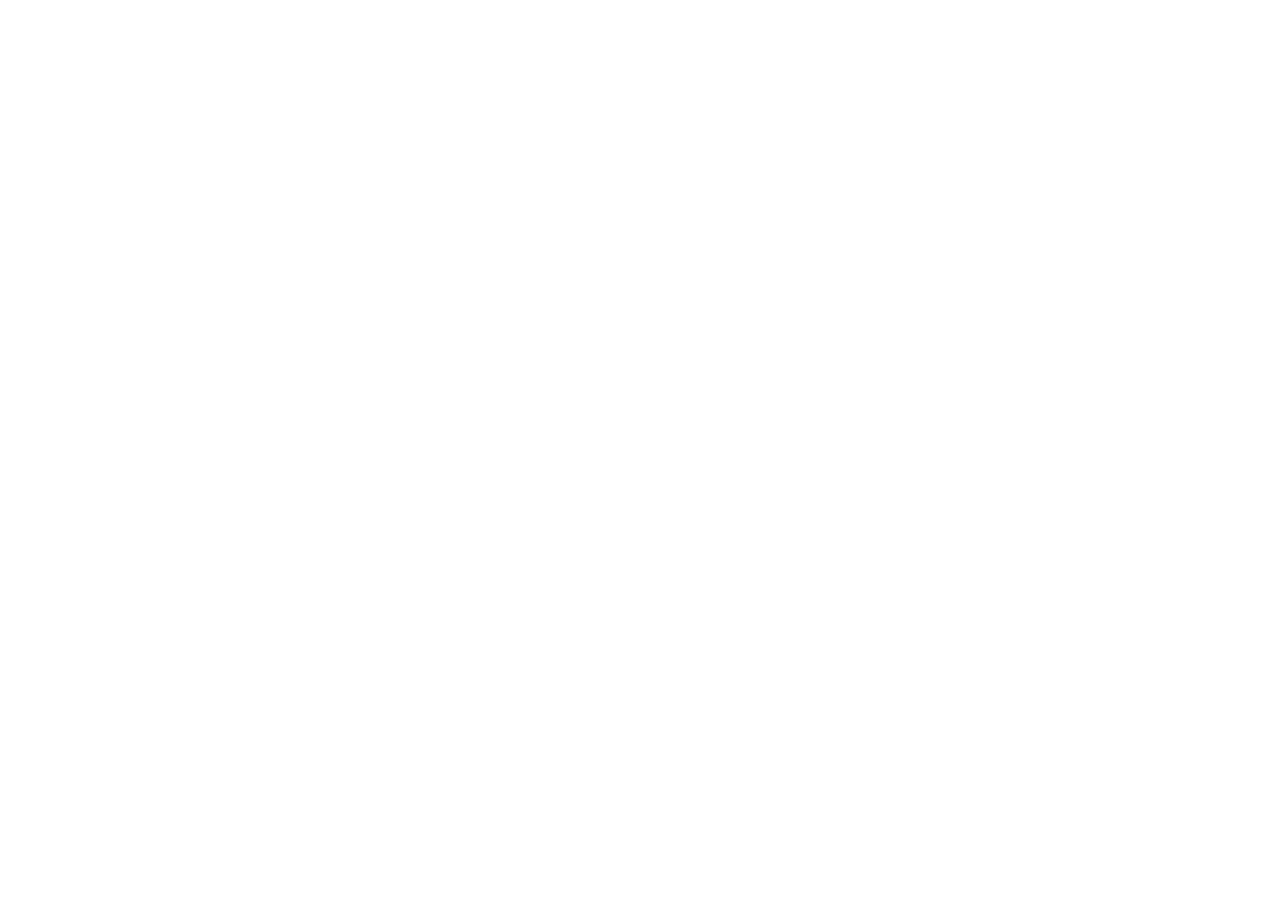
==== create.html @ a9a2e1f5 "add full abiut us page" ====
<!DOCTYPE html>
<html lang="en">
<head>
    <meta charset="UTF-8">
    <meta http-equiv="X-UA-Compatible" content="IE=edge">
    <meta name="viewport" content="width=device-width, initial-scale=1.0">
    <title>Create a plan</title>
</head>
<body>
    
</body>
</html>
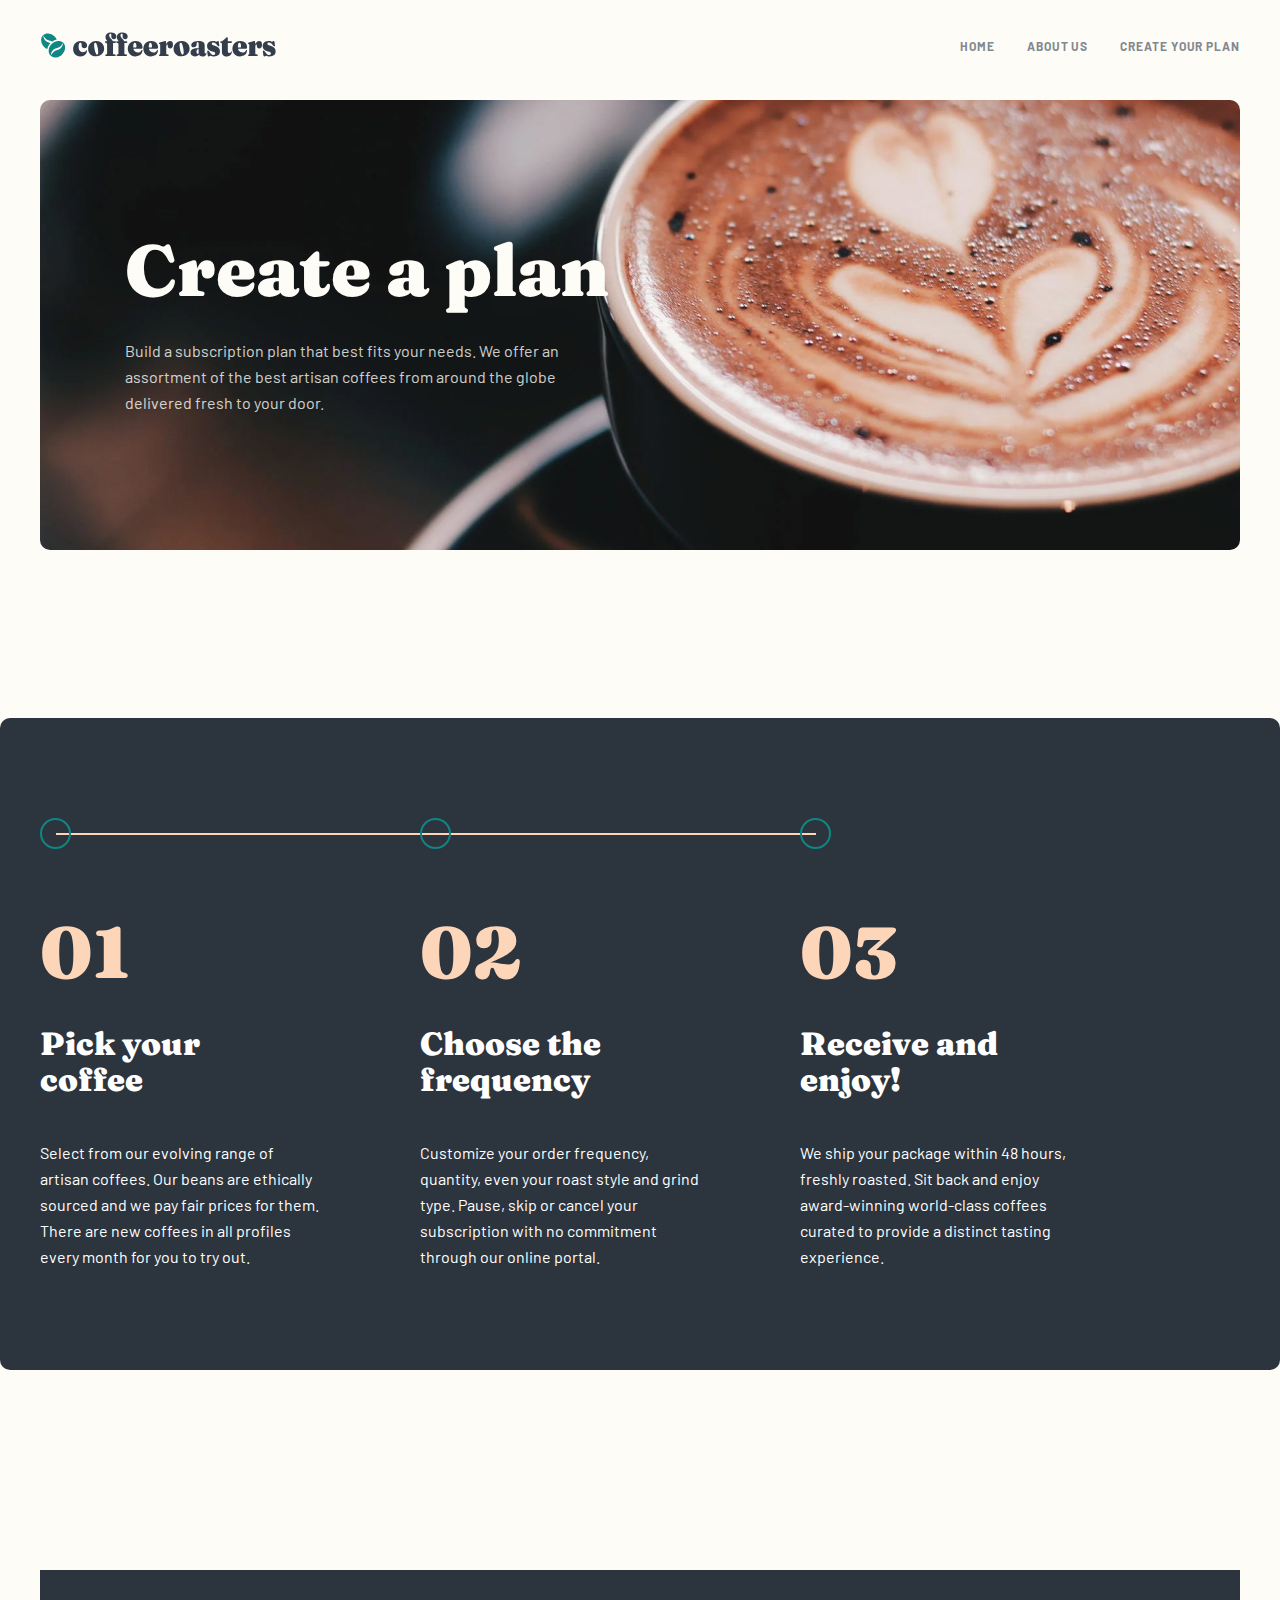
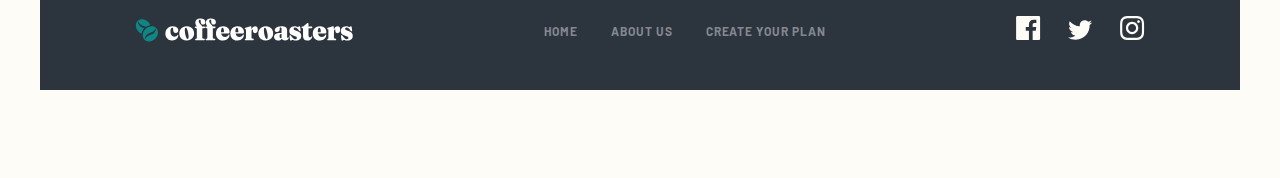
==== commit 224d3f0f: "add create plan page" ====
--- a/create.html
+++ b/create.html
@@ -4,9 +4,122 @@
     <meta charset="UTF-8">
     <meta http-equiv="X-UA-Compatible" content="IE=edge">
     <meta name="viewport" content="width=device-width, initial-scale=1.0">
+    <link rel="stylesheet" href="./css/create.css">
     <title>Create a plan</title>
 </head>
 <body>
-    
+    <!-- site hedaer start  -->
+    <header class="site-header">
+        <div class="container">
+            <div class="site-header__wrapper">
+                <a class="logo" href="/index.html">
+                    <img class="logo-img" src="./images/mobile_logo.svg" width="163" height="18" alt="cofferoster">
+                </a>
+                <button class="site-header__burger-menu js-open-btn" type="button"></button>
+                <nav class="sitenav">
+                    <ul class="sitenav-list">
+                        <li class="sitenav-item">
+                            <a class="sitenav-link" href="./index.html">Home</a>
+                        </li>
+                        <li class="sitenav-item">
+                            <a class="sitenav-link" href="./about.html">About Us</a>
+                        </li>
+                        <li class="sitenav-item">
+                            <a class="sitenav-link" href="./create.html">Create your plan</a>
+                        </li>
+                    </ul>
+                </nav>
+            </div>
+        </div>
+    </header>
+    <!-- site hedaer finish  -->
+    <!-- site main start -->
+    <main class="site-main">
+        <!-- plane section start -->
+        <section class="plane">
+            <div class="container">
+                <div class="plane-wrapper">
+                    <div class="plane-box">
+                        <h2 class="plane-title">Create a plan</h2>
+                        <p class="plane-text">Build a subscription plan that best fits your needs. We offer an assortment of the best artisan coffees from around the globe delivered fresh to your door.</p>
+                    </div>
+                </div>
+            </div>
+        </section>
+        <!-- plane section finish -->
+        <!-- works section start -->
+        <section class="works">
+            <div class="container">
+                <div class="works-box">
+                    <div class="works-symbol-box">
+                        <span class="works-symbol"></span>
+                        <span class="works-symbol"></span>
+                        <span class="works-symbol"></span>
+                        <span class="works-line-symbol"></span>
+                    </div>
+                    <ul class="works-list">
+                        <li class="works-item">
+                            <h2 class="works-item-number-title">01</h2>
+                            <h3 class="works-item-title">Pick your coffee</h3>
+                            <p class="works-item-text">Select from our evolving range of artisan coffees. Our beans are ethically sourced and we pay fair prices for them. There are new coffees in all profiles every month for you to try out.</p>
+                        </li>
+                        <li class="works-item">
+                            <h2 class="works-item-number-title">02</h2>
+                            <h3 class="works-item-title">Choose the frequency</h3>
+                            <p class="works-item-text">Customize your order frequency, quantity, even your roast style and grind type. Pause, skip or cancel your subscription with no commitment through our online portal.</p>
+                        </li>
+                        <li class="works-item">
+                            <h2 class="works-item-number-title">03</h2>
+                            <h3 class="works-item-title">Receive and enjoy!</h3>
+                            <p class="works-item-text">We ship your package within 48 hours, freshly roasted. Sit back and enjoy award-winning world-class coffees curated to provide a distinct tasting experience.</p>
+                        </li>
+                    </ul>
+                </div>
+            </div>
+        </section>
+        <!-- works section finish -->
+
+    </main>
+    <!-- site main finish -->
+    <!-- site footer start -->
+    <footer class="site-footer">
+        <div class="container">
+            <div class="footer-box">
+                <a class="site-footer-logo-link" href="./index.html">
+                    <img class="footer-logo-img" src="./images/footer_logo.svg" alt="cofferosters logo">
+                </a>
+                <ul class="footer-list">
+                    <li class="footer-item">
+                        <a class="footer-link" href="./index.html">HOME</a>
+                    </li>
+                    <li class="footer-item">
+                        <a class="footer-link" href="./about.html">ABOUT US</a>
+                    </li>
+                    <li class="footer-item">
+                        <a class="footer-link" href="./create.html">Create your plan</a>
+                    </li>
+                </ul>
+                <div class="footer-social-box">
+                    <a class="footer-social-link" href="www.facebook.com" target="blank">
+                        <svg width="25" height="24" viewBox="0 0 25 24" fill="currentcolor" xmlns="http://www.w3.org/2000/svg">
+                            <path d="M22.7752 0H1.42522C0.69322 0 0.10022 0.593 0.10022 1.325V22.676C0.10022 23.407 0.69322 24 1.42522 24H12.9202V14.706H9.79222V11.084H12.9202V8.413C12.9202 5.313 14.8132 3.625 17.5792 3.625C18.9042 3.625 20.0422 3.724 20.3742 3.768V7.008L18.4562 7.009C16.9522 7.009 16.6612 7.724 16.6612 8.772V11.085H20.2482L19.7812 14.707H16.6612V24H22.7772C23.5072 24 24.1002 23.407 24.1002 22.675V1.325C24.1002 0.593 23.5072 0 22.7752 0Z" fill="currentcolor"/>
+                        </svg>
+                    </a>
+                    <a class="footer-social-link" href="www.twitter.com" target="blank">
+                        <svg width="25" height="20" viewBox="0 0 25 20" fill="currentcolor" xmlns="http://www.w3.org/2000/svg">
+                            <path d="M24.1002 2.55705C23.2172 2.94905 22.2682 3.21305 21.2722 3.33205C22.2892 2.72305 23.0702 1.75805 23.4372 0.608047C22.4862 1.17205 21.4322 1.58205 20.3102 1.80305C19.4132 0.846047 18.1322 0.248047 16.7162 0.248047C13.5372 0.248047 11.2012 3.21405 11.9192 6.29305C7.82822 6.08805 4.20022 4.12805 1.77122 1.14905C0.48122 3.36205 1.10222 6.25705 3.29422 7.72305C2.48822 7.69705 1.72822 7.47605 1.06522 7.10705C1.01122 9.38805 2.64622 11.522 5.01422 11.997C4.32122 12.185 3.56222 12.229 2.79022 12.081C3.41622 14.037 5.23422 15.46 7.39022 15.5C5.32022 17.123 2.71222 17.848 0.10022 17.54C2.27922 18.937 4.86822 19.752 7.64822 19.752C16.7902 19.752 21.9552 12.031 21.6432 5.10605C22.6052 4.41105 23.4402 3.54405 24.1002 2.55705Z" fill="currentcolor"/>
+                        </svg>
+                    </a>
+                    <a class="footer-social-link" href="www.instagram.com" target="blank">
+                        <svg width="25" height="24" viewBox="0 0 25 24" fill="currentcolor" xmlns="http://www.w3.org/2000/svg">
+                            <path fill-rule="evenodd" clip-rule="evenodd" d="M12.1002 0C8.84122 0 8.43322 0.014 7.15322 0.072C2.79522 0.272 0.37322 2.69 0.17322 7.052C0.11422 8.333 0.10022 8.741 0.10022 12C0.10022 15.259 0.11422 15.668 0.17222 16.948C0.37222 21.306 2.79022 23.728 7.15222 23.928C8.43322 23.986 8.84122 24 12.1002 24C15.3592 24 15.7682 23.986 17.0482 23.928C21.4022 23.728 23.8302 21.31 24.0272 16.948C24.0862 15.668 24.1002 15.259 24.1002 12C24.1002 8.741 24.0862 8.333 24.0282 7.053C23.8322 2.699 21.4112 0.273 17.0492 0.073C15.7682 0.014 15.3592 0 12.1002 0ZM12.1002 2.163C15.3042 2.163 15.6842 2.175 16.9502 2.233C20.2022 2.381 21.7212 3.924 21.8692 7.152C21.9272 8.417 21.9382 8.797 21.9382 12.001C21.9382 15.206 21.9262 15.585 21.8692 16.85C21.7202 20.075 20.2052 21.621 16.9502 21.769C15.6842 21.827 15.3062 21.839 12.1002 21.839C8.89622 21.839 8.51622 21.827 7.25122 21.769C3.99122 21.62 2.48022 20.07 2.33222 16.849C2.27422 15.584 2.26222 15.205 2.26222 12C2.26222 8.796 2.27522 8.417 2.33222 7.151C2.48122 3.924 3.99622 2.38 7.25122 2.232C8.51722 2.175 8.89622 2.163 12.1002 2.163ZM5.93822 12C5.93822 8.597 8.69722 5.838 12.1002 5.838C15.5032 5.838 18.2622 8.597 18.2622 12C18.2622 15.404 15.5032 18.163 12.1002 18.163C8.69722 18.163 5.93822 15.403 5.93822 12ZM12.1002 16C9.89122 16 8.10022 14.21 8.10022 12C8.10022 9.791 9.89122 8 12.1002 8C14.3092 8 16.1002 9.791 16.1002 12C16.1002 14.21 14.3092 16 12.1002 16ZM17.0652 5.595C17.0652 4.8 17.7102 4.155 18.5062 4.155C19.3012 4.155 19.9452 4.8 19.9452 5.595C19.9452 6.39 19.3012 7.035 18.5062 7.035C17.7102 7.035 17.0652 6.39 17.0652 5.595Z" fill="currentcolor"/>
+                        </svg>
+                    </a>
+                </div>
+            </div>
+        </div>
+    </footer>
+    <!-- site footer finish -->
+    <script src="./js/index.js"></script>
 </body>
 </html>--- a/css/create.css
+++ b/css/create.css
@@ -0,0 +1,514 @@
+@font-face {
+    font-family: "Barlow";
+    src: url("../fonts/Barlow-Regular.woff2") format("woff2"),
+    url("../fonts/Barlow-Regular.woff") format("woff");
+    font-weight: normal;
+    font-style: normal;
+}
+
+@font-face {
+    font-family: "Barlow";
+    src: url("../fonts/Barlow-Bold.woff2") format("woff2"),
+    url("../fonts/Barlow-Bold.woff") format("woff");
+    font-weight: bold;
+    font-style: normal;
+}
+@font-face {
+    font-family: "Fraunces 9pt";
+    src: url("../fonts/Fraunces9pt-Black.woff2") format("woff2"),
+    url("../fonts/Fraunces9pt-Black.woff") format("woff");
+    font-weight: 900;
+    font-style: normal;
+}
+
+
+/* VARIABLES */
+
+:root {
+    --main-text-color-wihite : #fefcf7;
+    --main-nav-color-grey: #83888f;
+    --main-text-color-black : #333d4b;
+    --main-bg-color : #fefcf7;
+    --main-btn-color-grin: #0e8784;
+    --main-section-color: #2c343e;
+}
+
+/* GENERAL */
+
+html {
+    height: 100%;
+    box-sizing: border-box;
+}
+
+*,
+::before,
+::after {
+    box-sizing: inherit;
+    margin: 0;
+}
+
+img {
+    display: block;
+    height: auto;
+}
+
+body {
+    display: flex;
+    flex-direction: column;
+    height: 100%;
+    margin: 0;
+    padding: 0;
+    font-family: "Barlow", "Arial", sans-serif;
+    font-family: "Fraunces 9pt", "Times New Roman", serif;
+    background-color: var(--main-bg-color);
+}
+
+.visually-hidden {
+    position: absolute;
+    width: 1px;
+    height: 1px;
+    margin: -1px;
+    padding: 0;
+    border: 0;
+    white-space: nowrap;
+    clip-path: inset(100%);
+    clip: rect(0 0 0 0);
+    overflow: hidden;
+}
+
+/* CONTAINER */
+
+.container {
+    width: 100%;
+    max-width: 1320px;
+    margin-right: auto;
+    margin-left: auto;
+    padding-right: 20px;
+    padding-left: 20px;
+}
+
+/* STICKY - FOOTER */
+
+.site-main {
+    flex-grow: 1;
+}
+.site-header {
+    position: relative;
+    z-index: 1;
+    padding: 32px 0 42px 0;
+}
+.site-header__wrapper {
+    display: flex;
+    justify-content: space-between;
+    align-items: center;
+}
+.logo-img {
+    width: 163px;
+    height: 18px;
+}
+.site-header__burger-menu {
+    width: 16px;
+    height: 15px;
+    padding: 0;
+    background-color: transparent;
+    background-image: url("../images/mobile_nav.svg");
+    background-repeat: no-repeat;
+    background-position: center;
+    border: none;
+}
+.sitenav {
+    position: absolute;
+    top: 90px;
+    left: 0;
+    right: 0;
+    z-index: 2;
+    display: none;
+    height: 100vh;
+    background: linear-gradient(360deg, rgba(254, 252, 247, 0.504981) 0%, #fefcf7 55.94%);
+}
+.sitenav-open .sitenav{
+    display: block;
+}
+.sitenav-open .site-header__burger-menu {
+    background-image: url("../images/exit_icon.svg");
+}
+.sitenav-list {
+    display: flex;
+    flex-direction: column;
+    padding-top: 40px;
+    list-style: none;
+    padding-left: 0;
+    margin: 0;
+    text-align: center;
+}
+.sitenav-item:not(:last-child) {
+    margin-bottom: 32px;
+}
+.sitenav-link {
+    font-family: "Fraunces 9pt";
+    font-style: normal;
+    font-weight: 900;
+    font-size: 24px;
+    line-height: 32px;
+    color: var(--main-nav-color-grey);
+    text-decoration: none;
+}
+.sitenav-link:active {
+    color: var(--main-text-color-black);
+}
+.plane-wrapper {
+    padding-top: 101px;
+    background-image: url("../images/create_bg_mobile.jpg");
+    background-repeat: no-repeat;
+    background-position: center;
+    background-size: cover;
+    border-radius: 10px;
+}
+.plane-box {
+    display: flex;
+    flex-direction: column;
+    align-items: center;
+}
+.plane-title {
+    font-family: 'Fraunces 9pt';
+    font-style: normal;
+    font-weight: 900;
+    font-size: 40px;
+    line-height: 40px;
+    text-align: center;
+    color: var(--main-bg-color);
+    margin-bottom: 22px;
+}
+.plane-text {
+    max-width: 279px;
+    font-family: 'Barlow';
+    font-style: normal;
+    font-weight: 400;
+    font-size: 15px;
+    line-height: 25px;
+    text-align: center;
+    color: var(--main-bg-color);
+    mix-blend-mode: normal;
+    opacity: 0.8;
+    margin-bottom: 136px;
+}
+.works {
+    background-color: var(--main-section-color);
+    border-radius: 10px;
+}
+.works-box {
+    display: flex;
+    flex-direction: column;
+    align-items: center;
+    margin-top: 120px;
+    border-radius: 10px;
+    padding-top: 80px;
+}
+.works-symbol-box {
+    display: none;
+}
+.works-list {
+    list-style: none;
+    padding: 0;
+    display: flex;
+    flex-direction: column;
+    align-items: center;
+    margin-bottom: 79px;
+}
+.works-item {
+    max-width: 317px;
+    display: flex;
+    flex-direction: column;
+    align-items: center;
+}
+.works-item:not(:last-child) {
+    margin-bottom: 56px;
+}
+.works-item-number-title {
+    font-family: "Fraunces 9pt";
+    font-style: normal;
+    font-weight: 900;
+    font-size: 72px;
+    line-height: 72px;
+    text-align: center;
+    color: #FDD6BA;
+    margin-bottom: 24px;
+}
+.works-item-title {
+    font-family: "Fraunces 9pt";
+    font-style: normal;
+    font-weight: 900;
+    font-size: 28px;
+    line-height: 32px;
+    text-align: center;
+    color: #fff;
+    margin-bottom: 24px;
+}
+.works-item-text {
+    max-width: 327px;
+    font-family: "Barlow";
+    font-style: normal;
+    font-weight: 400;
+    font-size: 15px;
+    line-height: 25px;
+    text-align: center;
+    color: #fff;
+}
+
+
+
+
+
+
+/* footer */
+.footer-box {
+    min-height: 346px;
+    background-color: var(--main-section-color);
+    display: flex;
+    flex-direction: column;
+    justify-content: space-around;
+    align-items: center;
+    margin: 0 auto;
+    margin-top: 120px;
+    margin-bottom: 72px;
+}
+.site-footer-logo-link {
+    text-decoration: none;
+}
+.footer-list {
+    display: flex;
+    flex-direction: column;
+    align-items: center;
+    list-style: none;
+    padding: 0;
+}
+.footer-item:not(:last-child) {
+    margin-bottom: 24px;
+}
+.footer-link {
+    font-family: "Barlow";
+    font-style: normal;
+    font-weight: 700;
+    font-size: 12px;
+    line-height: 15px;
+    letter-spacing: 0.923077px;
+    text-transform: uppercase;
+    color: var(--main-nav-color-grey);
+    text-decoration: none;
+}
+.footer-link:active {
+    color: var(--main-bg-color);
+}
+.footer-social-link {
+    color: var(--main-bg-color);
+    text-decoration: none;
+}
+.footer-social-link:active {
+    color: #fdd6ba;
+}
+.footer-social-link:not(:last-child) {
+    margin-right: 24px;
+}
+@media only screen and (min-width: 640px){
+    .logo-img {
+        width: 236px;
+        height: 26px;
+    }
+    .site-header__burger-menu {
+        display: none;
+    }
+    .sitenav {
+        display: block;
+        position: static;
+        height: auto;
+        background: transparent;
+    }
+    .sitenav-list {
+        flex-direction: row;
+        align-items: center;
+        padding-top: 0;
+    }
+    .sitenav-item:not(:last-child) {
+        margin-right: 32px;
+        margin-bottom: 0;
+    }
+    .sitenav-link {
+        font-family: "Barlow";
+        font-style: normal;
+        font-weight: 700;
+        font-size: 12px;
+        line-height: 15px;
+        letter-spacing: 0.923077px;
+        text-transform: uppercase;
+        color: var(--main-nav-color-grey);
+    }
+    .plane-wrapper {
+        padding-top: 121px;
+        background-image: url("../images/create_bg_tablet.jpg");
+    }
+    .plane-box {
+        align-items: flex-start;
+        padding-left: 58px;
+    }
+    .plane-title {
+        font-size: 48px;
+        line-height: 48px;
+        text-align: start;
+        margin-bottom: 24px;
+    }
+    .plane-text {
+        max-width: 398px;
+        text-align: start;
+        margin-bottom: 126px;
+    }
+    .works-box {
+        align-items: flex-start;
+        margin-top: 144px;
+    }
+    .works-symbol-box {
+        display: flex;
+        position: relative;
+        margin-top: 17px;
+        margin-bottom: 48px;
+    }
+    .works-symbol {
+        width: 31px;
+        height: 31px;
+        border-radius: 50%;
+        background-color: transparent;
+        border: 2px solid #0e8784;
+        z-index: 2;
+    }
+    .works-line-symbol {
+        width: 479px;
+        height: 2px;
+        background-color: #FDD6BA;
+        position: absolute;
+        top: 48%;
+        left: 2%;
+        z-index: 1;
+    }
+    .works-symbol:nth-child(2) {
+        margin: 0 202px;
+    }
+    .works-list {
+        flex-direction: row;
+        align-items: flex-start;
+        margin-bottom: 96px;
+    }
+    .works-item {
+        max-width: 223px;
+        align-items: flex-start;
+    }
+    .works-item:not(:last-child) {
+        margin-bottom: 0;
+        margin-right: 10px;
+    }
+    .works-item-number-title {
+        margin-bottom: 42px;
+    }
+    .works-item-title {
+        text-align: start;
+        margin-bottom: 38px;
+    }
+    .works-item-text {
+        max-width: 223px;
+        text-align: start;
+        margin-bottom: 0;
+    }
+    
+    
+    
+    
+    
+    
+    
+    
+    .footer-box {
+        min-height: 270px;
+        margin-top: 144px;
+    }
+    .footer-list {
+        flex-direction: row;
+        align-items: flex-start;
+    }
+    .footer-item:not(:last-child) {
+        margin-bottom: 0;
+        margin-right: 33px;
+    }
+}
+@media only screen and (min-width: 820px){
+    .container {
+        padding: 0 40px;
+    }
+    .plane-wrapper {
+        padding-top: 134px;
+        background-image: url("../images/create_bg_destkop.jpg");
+    }
+    .plane-box {
+        align-items: flex-start;
+        padding-left: 85px;
+    }
+    .plane-title {
+        font-size: 72px;
+        line-height: 72px;
+        margin-bottom: 32px;
+    }
+    .plane-text {
+        max-width: 445px;
+        font-size: 16px;
+        line-height: 26px;
+        margin-bottom: 134px;
+    }
+    .works-box {
+        margin-top: 168px;
+    }
+    .works-symbol-box {
+        display: flex;
+        position: relative;
+        margin-top: 20px;
+        margin-bottom: 67px;
+    }
+    .works-line-symbol {
+        width: 760px;
+        top: 48%;
+    }
+    .works-symbol:nth-child(2) {
+        margin: 0 349px;
+    }
+    .works-list {
+        align-items: flex-start;
+        margin-bottom: 100px;
+    }
+    .works-item {
+        max-width: 285px;
+    }
+    .works-item:not(:last-child) {
+        margin-right: 95px;
+    }
+    .works-item-number-title {
+        margin-bottom: 38px;
+    }
+    .works-item-title {
+        max-width: 255px;
+        font-size: 32px;
+        line-height: 36px;
+        margin-bottom: 42px;
+    }
+    .works-item-text {
+        max-width: 285px;
+        font-size: 16px;
+        line-height: 26px;
+    }
+    
+    
+    
+    
+    
+    .footer-box {
+        min-height: 120px;
+        flex-direction: row;
+        margin-top: 200px;
+        margin-bottom: 88px;
+    }
+}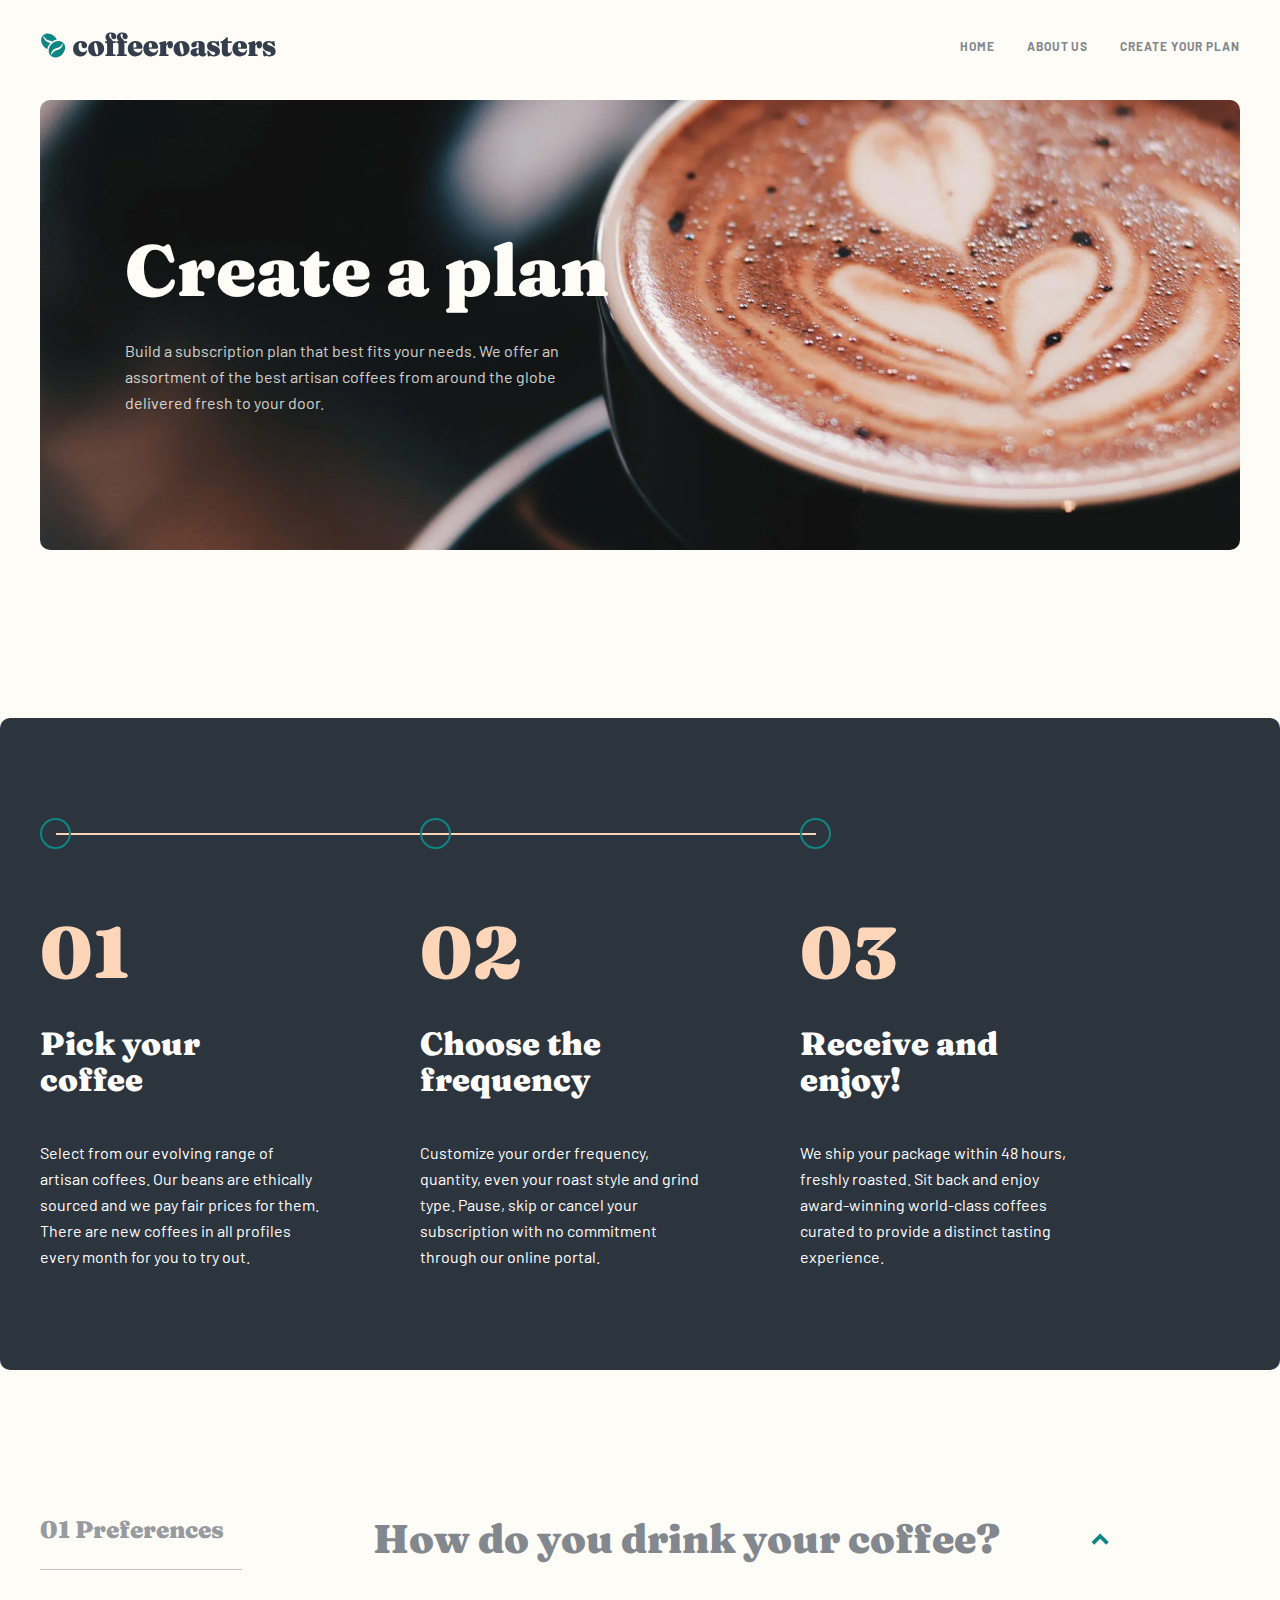
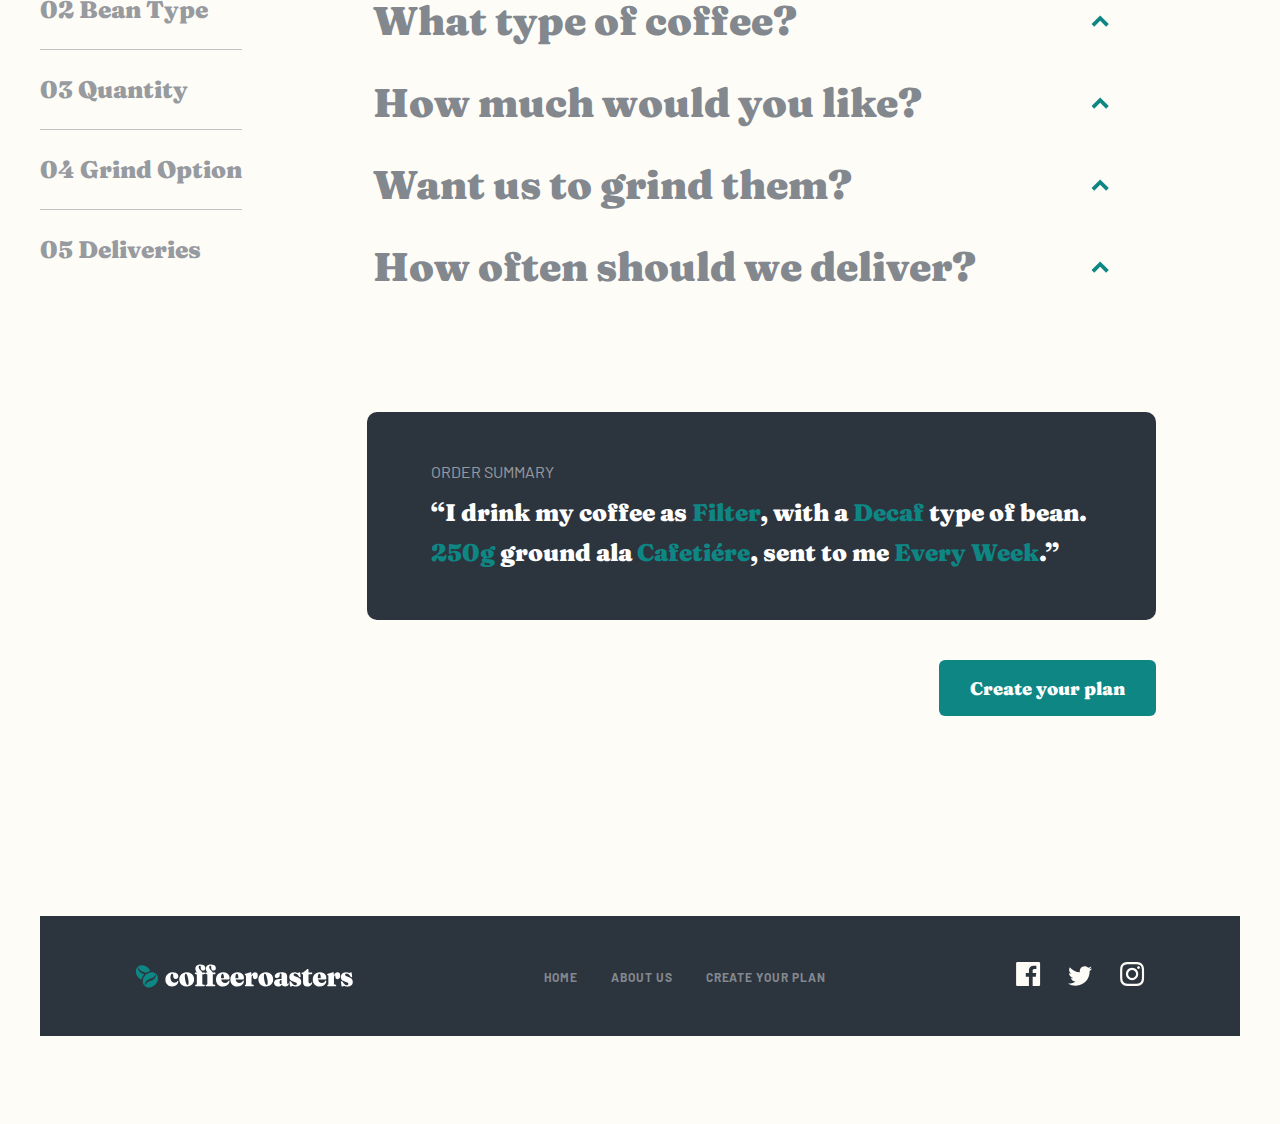
==== commit 3f0c51a5: "site full end (not full js)" ====
--- a/create.html
+++ b/create.html
@@ -78,7 +78,197 @@
             </div>
         </section>
         <!-- works section finish -->
-
+        <!-- intro section start -->
+        <section class="intro">
+            <div class="container">
+                <div class="create-me-plan">
+                    <div class="links">
+                        <ul class="link-list link-list-img">
+                            <li class="link-item">
+                                <a class="links-item_link" href="#"><span class="number">01</span> Preferences</a>
+                            </li>
+                            <li class="link-item">
+                                <a class="links-item_link" href="#"><span class="number">02</span> Bean Type</a>
+                            </li>
+                            <li class="link-item">
+                                <a class="links-item_link" href="#"><span class="number">03</span> Quantity</a>
+                            </li>
+                            <li class="link-item">
+                                <a class="links-item_link" href="#"><span class="number">04</span> Grind Option</a>
+                            </li>
+                            <li class="link-item">
+                                <a class="links-item_link links-item_link5" href="#"><span class="number">05</span> Deliveries</a>
+                            </li>
+                        </ul>
+                    </div>
+                    <div class="dropdown-group">
+                        <form class="form" action="https://echo.htmlacademy.ru/courses" method="post" autocomplete="off">
+                            <ul class="form-list">
+                                <li class="form-item">
+                                    <div class="btn-box btn-box1">
+                                        <button type="button" class="btn-dropdown btn-dropdown1">How do you drink your coffee?</button>
+                                        <img class="arrow-img arrow-img1" src="./images/arrow.svg" width="18" height="12" alt="">
+                                    </div>
+                                    <div class="radio-group radio-group1">
+                                        <label>
+                                            <input class="visually-hidden" name="drink-coffe" type="radio">
+                                            <span class="card-box">
+                                                <span class="box-title">Capsule</span>
+                                                <span class="box-text">Compatible with Nespresso systems and similar brewers</span>
+                                            </span>
+                                        </label>
+                                        <label>
+                                            <input class="visually-hidden" name="drink-coffe" type="radio">
+                                            <span class="card-box">
+                                                <span class="box-title">Filter</span>
+                                                <span class="box-text">For pour over or drip methods like Aeropress, Chemex, and V60</span>
+                                            </span>
+                                        </label>
+                                        <label>
+                                            <input class="visually-hidden" name="drink-coffe" type="radio">
+                                            <span class="card-box">
+                                                <span class="box-title">Espresso</span>
+                                                <span class="box-text">Dense and finely ground beans for an intense, flavorful experience</span>
+                                            </span>
+                                        </label>
+                                    </div>
+                                </li>
+                                <li class="form-item">
+                                    <div class="btn-box btn-box2">
+                                        <button type="button" class="btn-dropdown btn-dropdown2">What type of coffee?</button>
+                                        <img class="arrow-img arrow-img2" src="./images/arrow.svg" width="18" height="12" alt="">
+                                    </div>
+                                    <div class="radio-group radio-group2">
+                                        <label>
+                                            <input class="visually-hidden" name="type-of-coffe" type="radio">
+                                            <span class="card-box">
+                                                <span class="box-title">Single Origin</span>
+                                                <span class="box-text">Distinct, high quality coffee from a specific family-owned farm</span>
+                                            </span>
+                                        </label>
+                                        <label>
+                                            <input class="visually-hidden" name="type-of-coffe" type="radio">
+                                            <span class="card-box">
+                                                <span class="box-title">Decaf</span>
+                                                <span class="box-text">Just like regular coffee, except the caffeine has been removed</span>
+                                            </span>
+                                        </label>
+                                        <label>
+                                            <input class="visually-hidden" name="type-of-coffe" type="radio">
+                                            <span class="card-box">
+                                                <span class="box-title">Blended</span>
+                                                <span class="box-text">Combination of two or three dark roasted beans of organic coffees</span>
+                                            </span>
+                                        </label>
+                                    </div>
+                                </li>
+                                <li class="form-item">
+                                    <div class="btn-box btn-box3">
+                                        <button type="button" class="btn-dropdown btn-dropdown3">How much would you like?</button>
+                                        <img class="arrow-img arrow-img3" src="./images/arrow.svg" width="18" height="12" alt="">
+                                    </div>
+                                    <div class="radio-group radio-group3">
+                                        <label>
+                                            <input class="visually-hidden" name="how-much-coffe" type="radio">
+                                            <span class="card-box">
+                                                <span class="box-title">250g</span>
+                                                <span class="box-text">Perfect for the solo drinker. Yields about 12 delicious cups.</span>
+                                            </span>
+                                        </label>
+                                        <label>
+                                            <input class="visually-hidden" name="how-much-coffe" type="radio">
+                                            <span class="card-box">
+                                                <span class="box-title">500g</span>
+                                                <span class="box-text">Perfect option for a couple. Yields about 40 delectable cups.</span>
+                                            </span>
+                                        </label>
+                                        <label>
+                                            <input class="visually-hidden" name="how-much-coffe" type="radio">
+                                            <span class="card-box">
+                                                <span class="box-title">1000g</span>
+                                                <span class="box-text">Perfect for offices and events. Yields about 90 delightful cups.</span>
+                                            </span>
+                                        </label>
+                                    </div>
+                                </li>
+                                <li class="form-item">
+                                    <div class="btn-box btn-box4">
+                                        <button type="button" class="btn-dropdown btn-dropdown4">Want us to grind them?</button>
+                                        <img class="arrow-img arrow-img4" src="./images/arrow.svg" width="18" height="12" alt="">
+                                    </div>
+                                    <div class="radio-group radio-group4">
+                                        <label>
+                                            <input class="visually-hidden" name="grind-them" type="radio">
+                                            <span class="card-box">
+                                                <span class="box-title">Wholebean</span>
+                                                <span class="box-text">Best choice if you cherish the full sensory experience</span>
+                                            </span>
+                                        </label>
+                                        <label>
+                                            <input class="visually-hidden" name="grind-them" type="radio">
+                                            <span class="card-box">
+                                                <span class="box-title">Filter</span>
+                                                <span class="box-text">For drip or pour-over coffee methods such as V60 or Aeropress</span>
+                                            </span>
+                                        </label>
+                                        <label>
+                                            <input class="visually-hidden" name="grind-them" type="radio">
+                                            <span class="card-box">
+                                                <span class="box-title">Cafetiére</span>
+                                                <span class="box-text">Course ground beans specially suited for french press coffee</span>
+                                            </span>
+                                        </label>
+                                    </div>
+                                </li>
+                                <li class="form-item">
+                                    <div class="btn-box btn-box5">
+                                        <button type="button" class="btn-dropdown btn-dropdown5">How often should we deliver?</button>
+                                        <img class="arrow-img arrow-img5" src="./images/arrow.svg" width="18" height="12" alt="">
+                                    </div>
+                                    <div class="radio-group radio-group5">
+                                        <label>
+                                            <input class="visually-hidden" name="should-we-deliver" type="radio">
+                                            <span class="card-box">
+                                                <span class="box-title">Every week</span>
+                                                <span class="box-text">$7.20 per shipment. Includes free first-class shipping.</span>
+                                            </span>
+                                        </label>
+                                        <label>
+                                            <input class="visually-hidden" name="should-we-deliver" type="radio">
+                                            <span class="card-box">
+                                                <span class="box-title">Every 2 weeks</span>
+                                                <span class="box-text">$9.60 per shipment. Includes free priority shipping.</span>
+                                            </span>
+                                        </label>
+                                        <label>
+                                            <input class="visually-hidden" name="should-we-deliver" type="radio">
+                                            <span class="card-box">
+                                                <span class="box-title">Every month</span>
+                                                <span class="box-text">$12.00 per shipment. Includes free priority shipping.</span>
+                                            </span>
+                                        </label>
+                                    </div>
+                                </li>
+                            </ul>
+                            <div class="cards">
+                                <p class="cards-title">Order Summary</p>
+                                <strong class="cards-text">“I drink my coffee as 
+                                    <span>Filter</span>, with a 
+                                    <span>Decaf</span> type of bean. 
+                                    <span>250g </span> ground ala 
+                                    <span>Cafetiére</span>, sent to me 
+                                    <span>Every Week</span>.”
+                                </strong>
+                            </div>
+                            <div class="btn-group button-group">
+                                <button type="submit" class="btn-grin " type="button">Create your plan</button>
+                            </div>
+                        </form>
+                    </div>
+                </div>
+            </div>
+        </section>
+        <!-- intro section finish -->
     </main>
     <!-- site main finish -->
     <!-- site footer start -->
--- a/css/create.css
+++ b/css/create.css
@@ -254,13 +254,170 @@
     text-align: center;
     color: #fff;
 }
-
-
-
-
-
-
-/* footer */
+.create-me-plan {
+    margin: 0 auto;
+    display: flex;
+    justify-content: center;
+    margin-top: 120px;
+}
+.links {
+    display: none;
+}
+.dropdown-group {
+    display: flex;
+    flex-direction: column;
+    align-items: center;
+}
+.form-list {
+    list-style: none;
+    padding: 0;
+}
+.form-item {
+    max-width: 329px;
+    display: flex;
+    flex-direction: column;
+    align-items: flex-start; 
+}
+.btn-box {
+    display: flex;
+    justify-content: flex-start;
+    margin-bottom: 32px;
+}
+.btn-dropdown {
+    width: 240px;
+    font-family: 'Fraunces 9pt';
+    font-style: normal;
+    font-weight: 900;
+    font-size: 24px;
+    line-height: 28px;
+    text-align: start;
+    color: var(--main-nav-color-grey);
+    border: none;
+    background-color: transparent;
+}
+.btn-dropdown img {
+    transform: rotate(0);
+}
+.arrow-img {
+    margin-left: 69px;
+}
+.radio-group {
+    display: flex;
+    flex-direction: column;
+    display: none;
+}
+.card-box {
+    width: 328px;
+    height: 140px;
+    display: flex;
+    flex-direction: column;
+    background: #f4f1eb;
+    border-radius: 8px;
+    padding: 24px 0 24px 25px;
+    margin-bottom: 16px;
+}
+.box-title {
+    font-family: 'Fraunces 9pt';
+    font-style: normal;
+    font-weight: 900;
+    font-size: 24px;
+    line-height: 32px;
+    color: var(--main-text-color-black);
+}
+.box-text {
+    width: 278px;
+    font-family: 'Barlow';
+    font-style: normal;
+    font-weight: 400;
+    font-size: 16px;
+    line-height: 26px;
+    color: var(--main-text-color-black);
+    margin-top: 8px;
+    margin-bottom: 110px;
+}
+.cards {
+    width: 328px;
+    height: 338px;
+    border-radius: 10px;
+    margin-bottom: 56px;
+    padding: 32px 25px;
+    background-color: #2C343E;
+    margin-top: 110px;
+}
+.cards-title {
+    font-family: 'Barlow';
+    font-weight: 400;
+    font-size: 16px;
+    line-height: 26px;
+    margin-bottom: 8px;
+    text-transform: uppercase;
+    color: #fff;
+    opacity: 0.5;
+}
+.cards-text {
+    font-family: 'Fraunces 9pt';
+    font-style: normal;
+    font-weight: 900;
+    font-size: 24px;
+    line-height: 40px;
+    color: #fff;
+}
+.cards-text span {
+    color: #0e8784;
+}
+.button-group {
+    margin-top: 0;
+    display: flex;
+    justify-content: center;
+}
+.btn-grin {
+    width: 217px;
+    height: 56px;
+    text-decoration: none;
+    font-family: 'Fraunces 9pt';
+    font-weight: 900;
+    font-size: 18px;
+    display: flex;
+    justify-content: center;
+    align-items: center;
+    background-color: var(--main-btn-color-grin);
+    border-radius: 6px;
+    line-height: 25px;
+    text-align: center;
+    color: #fff;
+    border: none;
+}
+input:checked + .card-box{
+    background-color: #0E8784;
+}
+input:checked + .card-box  .box-text{
+    background-color: #0E8784;
+    color: var(--main-text-color-white);
+}
+input:checked + .card-box .box-title{
+    color: var(--main-text-color-white);
+}
+.radio-group-show {
+    z-index: 1;
+    display: flex;
+    animation-name: drop;
+    animation-duration: 0.5s;
+    animation-iteration-count: 1;
+    animation-timing-function: linear;
+}
+.arrow-img-open {
+    transform: rotate(180deg);
+}
+@keyframes drop {
+    0% {
+        opacity: 0;
+        transform: translateY(-90px);
+    }
+    100% {
+        opacity: 1;
+        transform: translateY(0);
+    }
+}
 .footer-box {
     min-height: 346px;
     background-color: var(--main-section-color);
@@ -416,14 +573,71 @@
         text-align: start;
         margin-bottom: 0;
     }
-    
-    
-    
-    
-    
-    
-    
-    
+    .create-me-plan {
+        margin-top: 144px;
+    }
+    .form {
+        display: flex;
+        flex-direction: column;
+        align-items: center;
+    }
+    .form-item {
+        max-width: 728px;
+    }
+    .btn-dropdown {
+        width: 518px;
+        font-size: 32px;
+        line-height: 48px;
+    }
+    .btn-dropdown img {
+        transform: rotate(0);
+    }
+    .arrow-img {
+        margin-left: 165.59px;
+    }
+    .radio-group {
+        flex-direction: row;
+        display: none;
+    }
+    .card-box {
+        width: 223px;
+        height: 250px;
+        padding: 32px 0 84px 25px;
+        margin-bottom: 100px;
+        margin-right: 10px;
+    }
+    .box-text {
+        width: 172px;
+        margin-top: 24px;
+    }
+    .cards {
+        width: 698px;
+        height: 208px;
+        margin-bottom: 40px;
+        padding: 27px 44px;
+        margin-top: 144px;
+    }
+    .radio-group-show {
+        z-index: 1;
+        display: flex;
+        animation-name: drop;
+        animation-duration: 0.5s;
+        animation-iteration-count: 1;
+        animation-timing-function: linear;
+    }
+    .arrow-img-open {
+        transform: rotate(180deg);
+    }
+    @keyframes drop {
+        0% {
+            opacity: 0;
+            transform: translateY(-90px);
+        }
+        100% {
+            opacity: 1;
+            transform: translateY(0);
+        }
+    }
     .footer-box {
         min-height: 270px;
         margin-top: 144px;
@@ -500,7 +714,105 @@
         font-size: 16px;
         line-height: 26px;
     }
-    
+    .create-me-plan {
+        justify-content: flex-start;
+        margin-top: 160px;
+    }
+    .create-me-plan {
+        margin-top: 144px;
+    }
+    .links {
+        display: block;
+        margin-right: 125px;
+    }
+    .link-list {
+        list-style: none;
+        padding: 0;
+    }
+    .link-item {
+        margin-bottom: 24px;
+    }
+    .links-item_link {
+        display: block;
+        height: 56px;
+        border-bottom: 1px solid #83888F;
+        font-family: 'Fraunces 9pt';
+        font-style: normal;
+        font-weight: 900;
+        font-size: 24px;
+        line-height: 32px;
+        color: var(--main-text-color-black);
+        text-decoration: none;
+        opacity: 0.5;
+    }
+    .links-item_link5 {
+        border-bottom: none;
+    }
+    .form {
+        display: flex;
+        flex-direction: column;
+        align-items: flex-start;
+    }
+    .form-list {
+        padding: 0;
+    }
+    .form-item {
+        max-width: 728px;
+    }
+    .btn-dropdown {
+        width: 644px;
+        font-size: 40px;
+        line-height: 48px;
+    }
+    .btn-dropdown img {
+        transform: rotate(0);
+    }
+    .arrow-img {
+        margin-left: 79.59px;
+    }
+    .radio-group {
+        flex-direction: row;
+        display: none;
+    }
+    .card-box {
+        width: 228px;
+        padding: 32px 0 0 28px;
+        margin-bottom: 88px;
+        margin-right: 23px;
+    }
+    .cards {
+        width: 789px;
+        padding: 47px 64px;
+        margin-top: 88px;
+    }
+    .cards-text {
+        width: 602px;
+    }
+    .button-group {
+        width: 789px;
+        justify-content: flex-end;
+    }
+    .radio-group-show {
+        z-index: 1;
+        display: flex;
+        animation-name: drop;
+        animation-duration: 0.5s;
+        animation-iteration-count: 1;
+        animation-timing-function: linear;
+    }
+    .arrow-img-open {
+        transform: rotate(180deg);
+    }
+    @keyframes drop {
+        0% {
+            opacity: 0;
+            transform: translateY(-90px);
+        }
+        100% {
+            opacity: 1;
+            transform: translateY(0);
+        }
+    }
     
     
     
